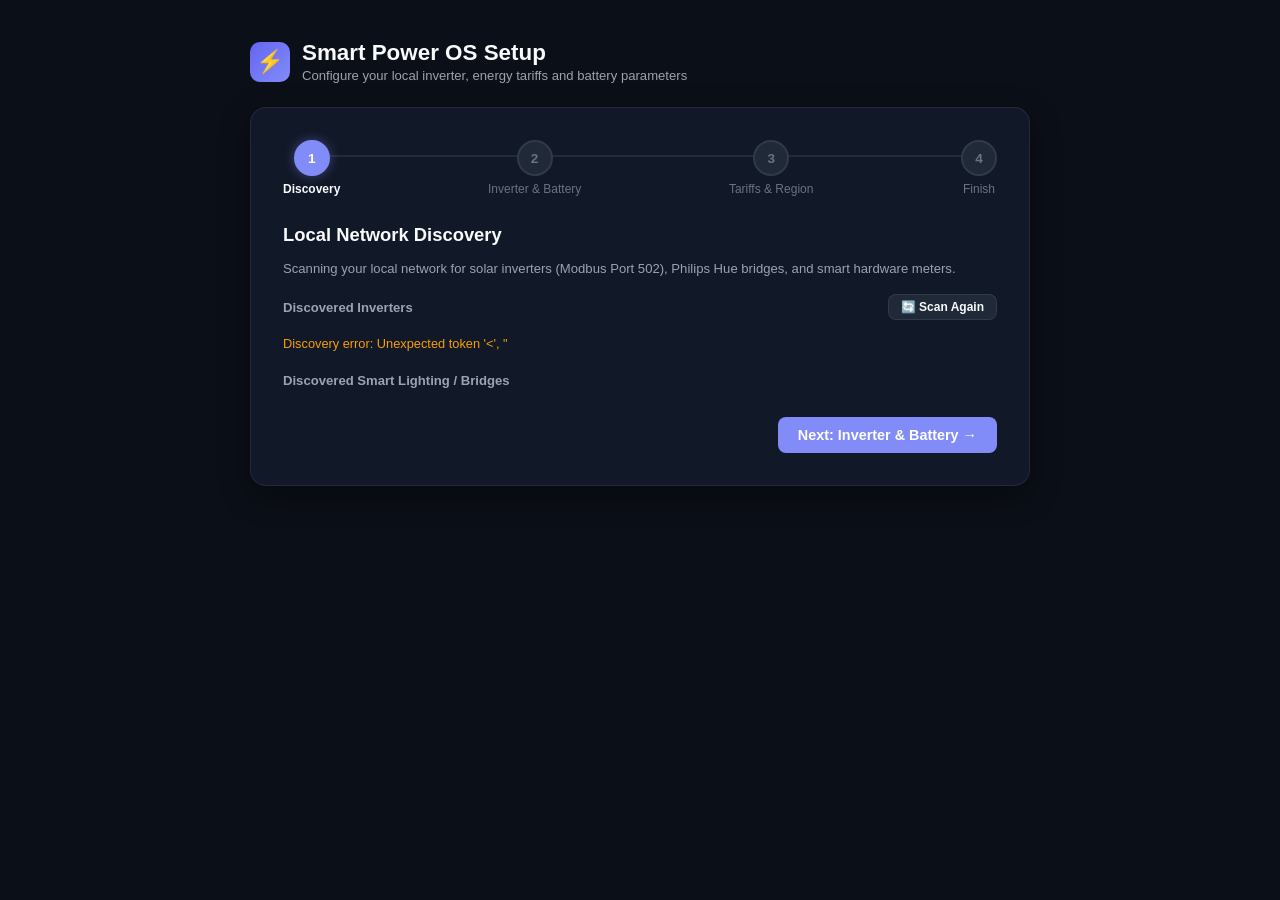
==== static/wizard.html @ 16567647 "feat: add network auto-discovery module and interactive setup wizard for open-source onboarding" ====
<!DOCTYPE html>
<html lang="en">
<head>
  <meta charset="UTF-8" />
  <meta name="viewport" content="width=device-width, initial-scale=1.0" />
  <title>Smart Power OS — Setup Wizard</title>
  <link rel="icon" href="data:image/svg+xml,<svg xmlns=%22http://www.w3.org/2000/svg%22 viewBox=%220%22%22><text y=%2226%22 font-size=%2228%22>⚡</text></svg>">
  <link rel="stylesheet" href="/css/tailwind.css">
  <style>
    :root {
      --bg: #0b0f17;
      --surface: #111827;
      --surface-elevated: #1f2937;
      --border: rgba(255, 255, 255, 0.08);
      --border-hover: rgba(255, 255, 255, 0.16);
      --text: #f9fafb;
      --text-secondary: #9ca3af;
      --text-muted: #6b7280;
      --solar: #f59e0b;
      --battery: #10b981;
      --home: #38bdf8;
      --accent: #818cf8;
      --primary: #3b82f6;
    }

    body {
      background-color: var(--bg);
      color: var(--text);
      font-family: -apple-system, BlinkMacSystemFont, "Segoe UI", Roboto, Helvetica, Arial, sans-serif;
      margin: 0;
      padding: 0;
      min-height: 100vh;
      display: flex;
      flex-direction: column;
    }

    .wizard-container {
      max-width: 780px;
      margin: 40px auto;
      padding: 0 20px;
      width: 100%;
      flex: 1;
    }

    .wizard-card {
      background: var(--surface);
      border: 1px solid var(--border);
      border-radius: 16px;
      padding: 32px;
      box-shadow: 0 10px 30px rgba(0, 0, 0, 0.4);
    }

    .step-indicator {
      display: flex;
      justify-content: space-between;
      margin-bottom: 28px;
      position: relative;
    }

    .step-indicator::before {
      content: '';
      position: absolute;
      top: 15px;
      left: 20px;
      right: 20px;
      height: 2px;
      background: var(--border);
      z-index: 1;
    }

    .step-item {
      position: relative;
      z-index: 2;
      display: flex;
      flex-direction: column;
      align-items: center;
      gap: 6px;
    }

    .step-circle {
      width: 32px;
      height: 32px;
      border-radius: 50%;
      background: var(--surface-elevated);
      border: 2px solid var(--border);
      display: flex;
      align-items: center;
      justify-content: center;
      font-size: 0.85rem;
      font-weight: 700;
      color: var(--text-muted);
      transition: all 0.2s;
    }

    .step-item.active .step-circle {
      background: var(--accent);
      border-color: var(--accent);
      color: #fff;
      box-shadow: 0 0 12px rgba(129, 140, 248, 0.4);
    }

    .step-item.completed .step-circle {
      background: var(--battery);
      border-color: var(--battery);
      color: #fff;
    }

    .step-label {
      font-size: 0.75rem;
      color: var(--text-muted);
      font-weight: 500;
    }

    .step-item.active .step-label {
      color: var(--text);
      font-weight: 600;
    }

    .device-card {
      background: var(--surface-elevated);
      border: 1px solid var(--border);
      border-radius: 12px;
      padding: 16px;
      display: flex;
      justify-content: space-between;
      align-items: center;
      cursor: pointer;
      transition: all 0.2s;
      margin-bottom: 10px;
    }

    .device-card:hover {
      border-color: var(--border-hover);
    }

    .device-card.selected {
      border-color: var(--accent);
      background: rgba(129, 140, 248, 0.08);
    }

    .field-group {
      margin-bottom: 18px;
    }

    .field-label {
      display: block;
      font-size: 0.82rem;
      font-weight: 600;
      color: var(--text-secondary);
      margin-bottom: 6px;
    }

    .field-input, .field-select {
      width: 100%;
      background: var(--bg);
      border: 1px solid var(--border);
      border-radius: 8px;
      padding: 10px 14px;
      color: var(--text);
      font-size: 0.9rem;
      outline: none;
      transition: border-color 0.15s;
    }

    .field-input:focus, .field-select:focus {
      border-color: var(--accent);
    }

    .btn-action {
      background: var(--accent);
      color: #fff;
      font-weight: 600;
      padding: 10px 20px;
      border-radius: 8px;
      border: none;
      cursor: pointer;
      display: inline-flex;
      align-items: center;
      gap: 8px;
      font-size: 0.9rem;
      transition: opacity 0.15s;
    }

    .btn-action:hover {
      opacity: 0.92;
    }

    .btn-secondary {
      background: var(--surface-elevated);
      border: 1px solid var(--border);
      color: var(--text);
      font-weight: 600;
      padding: 10px 18px;
      border-radius: 8px;
      cursor: pointer;
      font-size: 0.9rem;
    }

    .scan-spinner {
      display: inline-block;
      width: 16px;
      height: 16px;
      border: 2px solid rgba(255, 255, 255, 0.3);
      border-radius: 50%;
      border-top-color: #fff;
      animation: spin 0.8s linear infinite;
    }

    @keyframes spin {
      to { transform: rotate(360deg); }
    }
  </style>
</head>
<body>

  <div class="wizard-container">
    <!-- Header -->
    <div style="display:flex;align-items:center;gap:12px;margin-bottom:24px">
      <div style="width:40px;height:40px;border-radius:10px;background:linear-gradient(135deg,#6366f1,#818cf8);display:flex;align-items:center;justify-content:center;font-size:1.4rem">⚡</div>
      <div>
        <h1 style="font-size:1.4rem;font-weight:700;margin:0">Smart Power OS Setup</h1>
        <p style="font-size:0.82rem;color:var(--text-secondary);margin:2px 0 0">Configure your local inverter, energy tariffs and battery parameters</p>
      </div>
    </div>

    <div class="wizard-card">
      <!-- Steps Indicator -->
      <div class="step-indicator">
        <div class="step-item active" id="indicator-1">
          <div class="step-circle">1</div>
          <span class="step-label">Discovery</span>
        </div>
        <div class="step-item" id="indicator-2">
          <div class="step-circle">2</div>
          <span class="step-label">Inverter & Battery</span>
        </div>
        <div class="step-item" id="indicator-3">
          <div class="step-circle">3</div>
          <span class="step-label">Tariffs & Region</span>
        </div>
        <div class="step-item" id="indicator-4">
          <div class="step-circle">4</div>
          <span class="step-label">Finish</span>
        </div>
      </div>

      <!-- STEP 1: NETWORK AUTO-DISCOVERY -->
      <div id="step-1" class="wizard-step">
        <h2 style="font-size:1.15rem;font-weight:700;margin-top:0">Local Network Discovery</h2>
        <p style="font-size:0.82rem;color:var(--text-secondary);margin-bottom:18px">
          Scanning your local network for solar inverters (Modbus Port 502), Philips Hue bridges, and smart hardware meters.
        </p>

        <div style="margin-bottom:16px;display:flex;justify-content:space-between;align-items:center">
          <span style="font-size:0.82rem;font-weight:600;color:var(--text-secondary)">Discovered Inverters</span>
          <button class="btn-secondary" id="btn-rescan" onclick="startScan()" style="font-size:0.75rem;padding:5px 12px">
            <span id="scan-icon">🔄</span> Scan Again
          </button>
        </div>

        <div id="discovered-inverters-list">
          <div style="padding:20px;text-align:center;color:var(--text-muted);font-size:0.85rem">
            <div class="scan-spinner" style="margin-bottom:8px"></div>
            <div>Probing local subnet...</div>
          </div>
        </div>

        <div style="margin-top:20px;margin-bottom:8px">
          <span style="font-size:0.82rem;font-weight:600;color:var(--text-secondary)">Discovered Smart Lighting / Bridges</span>
        </div>
        <div id="discovered-bridges-list"></div>

        <div style="margin-top:28px;display:flex;justify-content:flex-end">
          <button class="btn-action" onclick="goToStep(2)">Next: Inverter & Battery →</button>
        </div>
      </div>

      <!-- STEP 2: INVERTER & BATTERY CONFIG -->
      <div id="step-2" class="wizard-step" style="display:none">
        <h2 style="font-size:1.15rem;font-weight:700;margin-top:0">Inverter & Battery Calibration</h2>
        <p style="font-size:0.82rem;color:var(--text-secondary);margin-bottom:18px">
          Confirm the IP connection and battery storage specs for accurate real-time bridging and percentage calculations.
        </p>

        <div style="display:grid;grid-template-columns:1fr 1fr;gap:16px">
          <div class="field-group">
            <label class="field-label">Inverter IP Address</label>
            <input type="text" id="cfg-inverter-ip" class="field-input mono" value="192.168.1.100" />
          </div>
          <div class="field-group">
            <label class="field-label">Modbus Port & Unit ID</label>
            <div style="display:flex;gap:8px">
              <input type="number" id="cfg-inverter-port" class="field-input mono" value="502" style="flex:1" />
              <input type="number" id="cfg-inverter-unit" class="field-input mono" value="247" style="flex:1" title="Unit ID (247 for FoxESS)" />
            </div>
          </div>
        </div>

        <div class="field-group">
          <label class="field-label">Battery Preset</label>
          <select id="cfg-battery-preset" class="field-select" onchange="applyBatteryPreset(this.value)">
            <option value="foxess_mira_984">FoxESS Mira HV25 (9.84 kWh gross · 8.86 kWh usable)</option>
            <option value="foxess_ecs_576">FoxESS ECS2900 2-Stack (5.76 kWh gross · 5.18 kWh usable)</option>
            <option value="foxess_ep5_50">FoxESS EP5 / All-In-One (5.0 kWh gross · 4.5 kWh usable)</option>
            <option value="givenergy_95">GivEnergy Gen 2 (9.5 kWh gross · 8.5 kWh usable)</option>
            <option value="custom">Custom Configuration</option>
          </select>
        </div>

        <div style="display:grid;grid-template-columns:1fr 1fr 1fr;gap:16px">
          <div class="field-group">
            <label class="field-label">Gross Capacity (kWh)</label>
            <input type="number" step="0.1" id="cfg-battery-gross" class="field-input mono" value="9.84" />
          </div>
          <div class="field-group">
            <label class="field-label">Usable Capacity (kWh)</label>
            <input type="number" step="0.1" id="cfg-battery-usable" class="field-input mono" value="8.86" />
          </div>
          <div class="field-group">
            <label class="field-label">Min Reserve (% SoC)</label>
            <input type="number" id="cfg-battery-min-soc" class="field-input mono" value="10" />
          </div>
        </div>

        <div style="margin-top:28px;display:flex;justify-content:space-between">
          <button class="btn-secondary" onclick="goToStep(1)">← Back</button>
          <button class="btn-action" onclick="goToStep(3)">Next: Tariffs & Region →</button>
        </div>
      </div>

      <!-- STEP 3: TARIFFS & REGION -->
      <div id="step-3" class="wizard-step" style="display:none">
        <h2 style="font-size:1.15rem;font-weight:700;margin-top:0">Energy Tariffs & DNO Region</h2>
        <p style="font-size:0.82rem;color:var(--text-secondary);margin-bottom:18px">
          Select your local DNO distribution region and active contract to unlock accurate real-time cost and savings tracking.
        </p>

        <div style="display:grid;grid-template-columns:1fr 1fr;gap:16px">
          <div class="field-group">
            <label class="field-label">UK DNO Distribution Region</label>
            <select id="cfg-region" class="field-select" onchange="updateTariffRegion(this.value)">
              <option value="H">Region H — Southern England (SSE)</option>
              <option value="C">Region C — London (UKPN)</option>
              <option value="J">Region J — South Eastern England (UKPN)</option>
              <option value="A">Region A — Eastern England (UKPN)</option>
              <option value="B">Region B — East Midlands (National Grid)</option>
              <option value="E">Region E — West Midlands (National Grid)</option>
              <option value="L">Region L — South Western England (National Grid)</option>
              <option value="K">Region K — South Wales (National Grid)</option>
              <option value="D">Region D — Merseyside & N. Wales (SP Energy)</option>
              <option value="G">Region G — North Western (ENW)</option>
              <option value="M">Region M — Yorkshire (N. Powergrid)</option>
              <option value="F">Region F — North Eastern (N. Powergrid)</option>
              <option value="N">Region N — Southern Scotland (SP Energy)</option>
              <option value="P">Region P — Northern Scotland (SSE)</option>
            </select>
          </div>
          <div class="field-group">
            <label class="field-label">Tariff Plan Template</label>
            <select id="cfg-tariff-template" class="field-select" onchange="applyTariffTemplate(this.value)">
              <option value="octopus_go">Octopus Go (9.4p Off-Peak · 00:30-05:30)</option>
              <option value="octopus_intelligent_go">Intelligent Octopus Go (7.0p Off-Peak · 23:30-05:30)</option>
              <option value="octopus_agile_import">Octopus Agile Import (Dynamic Half-Hourly)</option>
              <option value="octopus_tracker">Octopus Tracker (Daily Wholesale Index)</option>
              <option value="custom_fixed">Standard Flat Day Rate (~26.0p)</option>
            </select>
          </div>
        </div>

        <div style="display:grid;grid-template-columns:1fr 1fr;gap:16px">
          <div class="field-group">
            <label class="field-label">Off-Peak Night Rate (p/kWh)</label>
            <input type="number" step="0.1" id="cfg-rate-offpeak" class="field-input mono" value="9.40" />
          </div>
          <div class="field-group">
            <label class="field-label">Day Peak Rate (p/kWh)</label>
            <input type="number" step="0.1" id="cfg-rate-peak" class="field-input mono" value="36.56" />
          </div>
        </div>

        <div class="field-group">
          <label class="field-label">Export Tracking Mode</label>
          <select id="cfg-export-mode" class="field-select">
            <option value="agile">Octopus Agile Outgoing (Live Half-Hourly Wholesale Arbitrage)</option>
            <option value="fixed">Fixed SEG Baseline (15.0p / kWh)</option>
          </select>
        </div>

        <div style="margin-top:28px;display:flex;justify-content:space-between">
          <button class="btn-secondary" onclick="goToStep(2)">← Back</button>
          <button class="btn-action" onclick="goToStep(4)">Review & Finish →</button>
        </div>
      </div>

      <!-- STEP 4: REVIEW & FINISH -->
      <div id="step-4" class="wizard-step" style="display:none">
        <h2 style="font-size:1.15rem;font-weight:700;margin-top:0">Ready to Launch</h2>
        <p style="font-size:0.82rem;color:var(--text-secondary);margin-bottom:18px">
          Review your configured system parameters. Clicking save will initialize your local config and take you straight to the dashboard.
        </p>

        <div style="background:var(--surface-elevated);border:1px solid var(--border);border-radius:12px;padding:16px;margin-bottom:24px;font-size:0.85rem;line-height:1.7">
          <div><strong>Inverter:</strong> <span class="mono" id="review-inverter">192.168.1.100:502 (FoxESS Unit 247)</span></div>
          <div><strong>Battery:</strong> <span class="mono" id="review-battery">9.84 kWh (8.86 kWh usable · 10% reserve)</span></div>
          <div><strong>Tariff:</strong> <span class="mono" id="review-tariff">Octopus Go Region H (9.4p / 36.6p)</span></div>
          <div><strong>Export Mode:</strong> <span class="mono" id="review-export">Agile Outgoing (Half-Hourly)</span></div>
        </div>

        <div style="display:flex;justify-content:space-between">
          <button class="btn-secondary" onclick="goToStep(3)">← Back</button>
          <button class="btn-action" id="btn-save-finish" onclick="saveAndLaunch()">
            <span id="save-icon">🚀</span> Save Configuration & Launch
          </button>
        </div>
      </div>
    </div>
  </div>

  <script>
    let discoveredData = null;

    async function startScan() {
      const list = document.getElementById('discovered-inverters-list');
      const bridgeList = document.getElementById('discovered-bridges-list');
      const icon = document.getElementById('scan-icon');
      if (icon) icon.textContent = '⏳';

      list.innerHTML = `
        <div style="padding:20px;text-align:center;color:var(--text-muted);font-size:0.85rem">
          <div class="scan-spinner" style="margin-bottom:8px"></div>
          <div>Scanning local network subnets...</div>
        </div>
      `;

      try {
        const res = await fetch('/api/setup/discover');
        discoveredData = await res.json();

        if (discoveredData.inverters && discoveredData.inverters.length > 0) {
          list.innerHTML = discoveredData.inverters.map((inv, idx) => `
            <div class="device-card ${idx === 0 ? 'selected' : ''}" onclick="selectInverter('${inv.ip}', ${inv.port}, this)">
              <div>
                <div style="font-weight:600;display:flex;align-items:center;gap:8px">
                  <span>${inv.label}</span>
                  <span class="mono" style="font-size:0.7rem;padding:2px 6px;border-radius:4px;background:rgba(16,185,129,0.15);color:var(--battery)">Online</span>
                </div>
                <div class="mono" style="font-size:0.75rem;color:var(--text-secondary);margin-top:2px">Port ${inv.port} · Unit 247 · Modbus RTU-over-TCP</div>
              </div>
              <div class="mono" style="color:var(--accent);font-size:0.85rem">Selected ✓</div>
            </div>
          `).join('');
          document.getElementById('cfg-inverter-ip').value = discoveredData.inverters[0].ip;
        } else {
          list.innerHTML = `
            <div style="padding:14px;border-radius:8px;background:rgba(245,158,11,0.1);border:1px solid rgba(245,158,11,0.25);font-size:0.8rem;color:var(--solar)">
              No Modbus inverters auto-detected on this subnet. You can manually enter your Inverter IP in Step 2.
            </div>
          `;
        }

        if (discoveredData.hue_bridges && discoveredData.hue_bridges.length > 0) {
          bridgeList.innerHTML = discoveredData.hue_bridges.map(b => `
            <div class="device-card" style="cursor:default">
              <div>
                <div style="font-weight:600">${b.label}</div>
                <div class="mono" style="font-size:0.75rem;color:var(--text-secondary);margin-top:2px">Port 80 · Ready for sync</div>
              </div>
              <span class="mono" style="font-size:0.72rem;color:var(--battery)">Detected</span>
            </div>
          `).join('');
        } else {
          bridgeList.innerHTML = `<div style="font-size:0.78rem;color:var(--text-muted)">No Philips Hue bridges found.</div>`;
        }
      } catch (e) {
        list.innerHTML = `<div style="color:var(--solar);font-size:0.8rem">Discovery error: ${e.message}</div>`;
      } finally {
        if (icon) icon.textContent = '🔄';
      }
    }

    function selectInverter(ip, port, el) {
      document.querySelectorAll('.device-card').forEach(c => c.classList.remove('selected'));
      el.classList.add('selected');
      document.getElementById('cfg-inverter-ip').value = ip;
      document.getElementById('cfg-inverter-port').value = port;
    }

    function goToStep(s) {
      document.querySelectorAll('.wizard-step').forEach(el => el.style.display = 'none');
      document.getElementById(`step-${s}`).style.display = 'block';

      for (let i = 1; i <= 4; i++) {
        const ind = document.getElementById(`indicator-${i}`);
        if (i < s) {
          ind.className = 'step-item completed';
        } else if (i === s) {
          ind.className = 'step-item active';
        } else {
          ind.className = 'step-item';
        }
      }

      if (s === 4) {
        document.getElementById('review-inverter').textContent = `${document.getElementById('cfg-inverter-ip').value}:${document.getElementById('cfg-inverter-port').value}`;
        document.getElementById('review-battery').textContent = `${document.getElementById('cfg-battery-gross').value} kWh (${document.getElementById('cfg-battery-usable').value} kWh usable · ${document.getElementById('cfg-battery-min-soc').value}% reserve)`;
        document.getElementById('review-tariff').textContent = `Octopus Region ${document.getElementById('cfg-region').value} (${document.getElementById('cfg-rate-offpeak').value}p / ${document.getElementById('cfg-rate-peak').value}p)`;
        document.getElementById('review-export').textContent = document.getElementById('cfg-export-mode').value === 'agile' ? 'Agile Outgoing (Half-Hourly)' : 'Fixed 15p SEG';
      }
    }

    function applyBatteryPreset(val) {
      if (val === 'foxess_mira_984') {
        document.getElementById('cfg-battery-gross').value = 9.84;
        document.getElementById('cfg-battery-usable').value = 8.86;
        document.getElementById('cfg-battery-min-soc').value = 10;
      } else if (val === 'foxess_ecs_576') {
        document.getElementById('cfg-battery-gross').value = 5.76;
        document.getElementById('cfg-battery-usable').value = 5.18;
        document.getElementById('cfg-battery-min-soc').value = 10;
      } else if (val === 'foxess_ep5_50') {
        document.getElementById('cfg-battery-gross').value = 5.0;
        document.getElementById('cfg-battery-usable').value = 4.5;
        document.getElementById('cfg-battery-min-soc').value = 10;
      } else if (val === 'givenergy_95') {
        document.getElementById('cfg-battery-gross').value = 9.5;
        document.getElementById('cfg-battery-usable').value = 8.5;
        document.getElementById('cfg-battery-min-soc').value = 10;
      }
    }

    function applyTariffTemplate(val) {
      if (val === 'octopus_go') {
        document.getElementById('cfg-rate-offpeak').value = 9.40;
        document.getElementById('cfg-rate-peak').value = 36.56;
      } else if (val === 'octopus_intelligent_go') {
        document.getElementById('cfg-rate-offpeak').value = 7.00;
        document.getElementById('cfg-rate-peak').value = 28.50;
      } else if (val === 'octopus_agile_import') {
        document.getElementById('cfg-rate-offpeak').value = 15.00;
        document.getElementById('cfg-rate-peak').value = 35.00;
      } else if (val === 'custom_fixed') {
        document.getElementById('cfg-rate-offpeak').value = 26.00;
        document.getElementById('cfg-rate-peak').value = 26.00;
      }
    }

    async function saveAndLaunch() {
      const btn = document.getElementById('btn-save-finish');
      btn.innerHTML = `<span class="scan-spinner"></span> Saving Configuration...`;

      const payload = {
        configured: true,
        inverter: {
          brand: "foxess",
          host: document.getElementById('cfg-inverter-ip').value,
          port: parseInt(document.getElementById('cfg-inverter-port').value),
          unit_id: parseInt(document.getElementById('cfg-inverter-unit').value),
        },
        battery: {
          gross_capacity_kwh: parseFloat(document.getElementById('cfg-battery-gross').value),
          usable_capacity_kwh: parseFloat(document.getElementById('cfg-battery-usable').value),
          min_reserve_soc_pct: parseInt(document.getElementById('cfg-battery-min-soc').value),
        },
        tariff: {
          region: document.getElementById('cfg-region').value,
          off_peak_rate_p_kwh: parseFloat(document.getElementById('cfg-rate-offpeak').value),
          peak_rate_p_kwh: parseFloat(document.getElementById('cfg-rate-peak').value),
          export_mode: document.getElementById('cfg-export-mode').value,
        }
      };

      try {
        const res = await fetch('/api/setup/save', {
          method: 'POST',
          headers: { 'Content-Type': 'application/json' },
          body: JSON.stringify(payload)
        });
        const d = await res.json();
        if (d.ok) {
          window.location.href = '/';
        }
      } catch (e) {
        alert('Save error: ' + e.message);
        btn.innerHTML = `<span>🚀</span> Save Configuration & Launch`;
      }
    }

    window.addEventListener('DOMContentLoaded', () => {
      startScan();
    });
  </script>
</body>
</html>
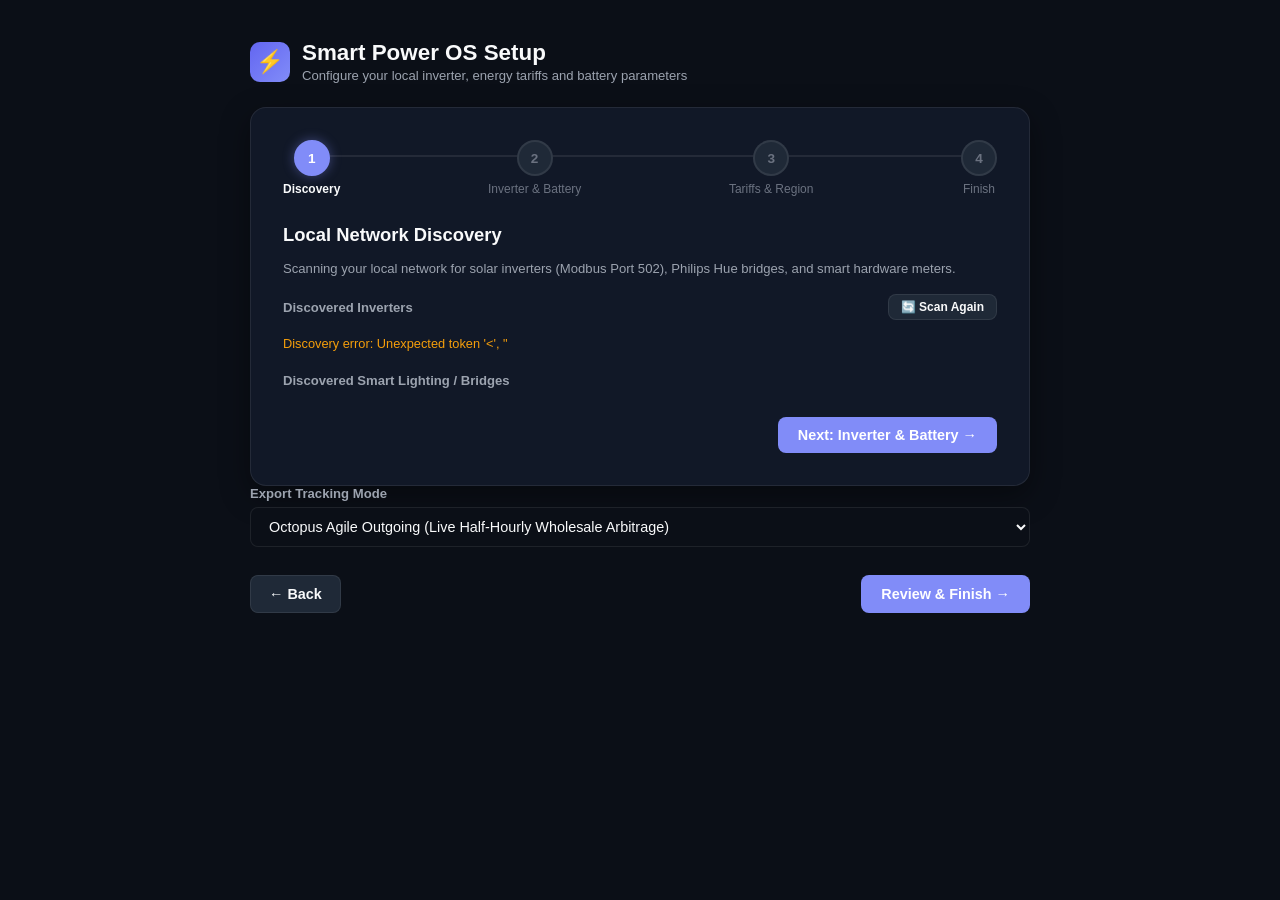
==== commit ec708b3f: "feat: add multi-supplier tariffs (British Gas, E.ON Next, OVO, EDF, Scottish Power, Ofgem Price Cap)" ====
--- a/static/wizard.html
+++ b/static/wizard.html
@@ -358,11 +358,36 @@
           <div class="field-group">
             <label class="field-label">Tariff Plan Template</label>
             <select id="cfg-tariff-template" class="field-select" onchange="applyTariffTemplate(this.value)">
-              <option value="octopus_go">Octopus Go (9.4p Off-Peak · 00:30-05:30)</option>
-              <option value="octopus_intelligent_go">Intelligent Octopus Go (7.0p Off-Peak · 23:30-05:30)</option>
-              <option value="octopus_agile_import">Octopus Agile Import (Dynamic Half-Hourly)</option>
-              <option value="octopus_tracker">Octopus Tracker (Daily Wholesale Index)</option>
-              <option value="custom_fixed">Standard Flat Day Rate (~26.0p)</option>
+              <optgroup label="Octopus Energy">
+                <option value="octopus_go">Octopus Go (9.4p Night · 00:30-05:30)</option>
+                <option value="octopus_intelligent_go">Intelligent Octopus Go (7.0p Night · 23:30-05:30)</option>
+                <option value="octopus_cosy">Octopus Cosy (13.5p Heat Pump & Battery)</option>
+                <option value="octopus_agile_import">Octopus Agile Import (Dynamic Half-Hourly)</option>
+                <option value="octopus_tracker">Octopus Tracker (Daily Wholesale Index)</option>
+              </optgroup>
+              <optgroup label="British Gas">
+                <option value="british_gas_electric_driver">British Gas Electric Driver (7.9p Night · 00:00-05:00)</option>
+                <option value="british_gas_fixed">British Gas Fixed / Standard (~25.5p)</option>
+              </optgroup>
+              <optgroup label="E.ON Next">
+                <option value="eon_next_drive">E.ON Next Drive (6.9p Night · 00:00-07:00)</option>
+                <option value="eon_next_pledge">E.ON Next Pledge (Tracker vs Cap)</option>
+              </optgroup>
+              <optgroup label="OVO Energy">
+                <option value="ovo_charge_anytime">OVO Charge Anytime (7.0p Night / EV)</option>
+                <option value="ovo_economy_7">OVO Economy 7 Dual Rate (14.8p Night)</option>
+              </optgroup>
+              <optgroup label="EDF Energy">
+                <option value="edf_go_electric">EDF GoElectric Overnight (8.0p Night · 00:00-05:00)</option>
+              </optgroup>
+              <optgroup label="Scottish Power">
+                <option value="scottish_power_ev">Scottish Power EV Saver (7.45p Night · 00:00-05:00)</option>
+              </optgroup>
+              <optgroup label="Ofgem / Custom">
+                <option value="ofgem_price_cap">Ofgem UK Price Cap Standard (~24.5p)</option>
+                <option value="custom_dual">Custom Dual Rate (Day / Night Hours)</option>
+                <option value="custom_fixed">Custom Single Flat Rate (~26.0p)</option>
+              </optgroup>
             </select>
           </div>
         </div>
@@ -370,9 +395,24 @@
         <div style="display:grid;grid-template-columns:1fr 1fr;gap:16px">
           <div class="field-group">
             <label class="field-label">Off-Peak Night Rate (p/kWh)</label>
-            <input type="number" step="0.1" id="cfg-rate-offpeak" class="field-input mono" value="9.40" />
-          </div>
-          <div class="field-group">
+            <input type="number" step="0.01" id="cfg-rate-offpeak" class="field-input mono" value="9.40" />
+          </div>
+          <div class="field-group">
+            <label class="field-label">Day Peak Rate (p/kWh)</label>
+            <input type="number" step="0.01" id="cfg-rate-peak" class="field-input mono" value="36.56" />
+          </div>
+        </div>
+
+        <div style="display:grid;grid-template-columns:1fr 1fr;gap:16px">
+          <div class="field-group">
+            <label class="field-label">Off-Peak Window Start</label>
+            <input type="text" id="cfg-window-start" class="field-input mono" value="00:30" placeholder="00:30" />
+          </div>
+          <div class="field-group">
+            <label class="field-label">Off-Peak Window End</label>
+            <input type="text" id="cfg-window-end" class="field-input mono" value="05:30" placeholder="05:30" />
+          </div>
+        </div>
             <label class="field-label">Day Peak Rate (p/kWh)</label>
             <input type="number" step="0.1" id="cfg-rate-peak" class="field-input mono" value="36.56" />
           </div>
@@ -528,25 +568,44 @@
       }
     }
 
+    const tariffPresets = {
+      octopus_go: { off: 9.40, peak: 36.56, start: "00:30", end: "05:30", export: "agile" },
+      octopus_intelligent_go: { off: 7.00, peak: 28.50, start: "23:30", end: "05:30", export: "fixed" },
+      octopus_cosy: { off: 13.50, peak: 34.00, start: "04:00", end: "07:00", export: "agile" },
+      octopus_agile_import: { off: 15.00, peak: 35.00, start: "00:00", end: "00:00", export: "agile" },
+      octopus_tracker: { off: 22.50, peak: 22.50, start: "00:00", end: "00:00", export: "fixed" },
+      british_gas_electric_driver: { off: 7.90, peak: 30.20, start: "00:00", end: "05:00", export: "fixed" },
+      british_gas_fixed: { off: 25.50, peak: 25.50, start: "00:00", end: "00:00", export: "fixed" },
+      eon_next_drive: { off: 6.90, peak: 31.40, start: "00:00", end: "07:00", export: "fixed" },
+      eon_next_pledge: { off: 24.50, peak: 24.50, start: "00:00", end: "00:00", export: "fixed" },
+      ovo_charge_anytime: { off: 7.00, peak: 27.80, start: "00:00", end: "05:00", export: "fixed" },
+      ovo_economy_7: { off: 14.80, peak: 33.50, start: "00:30", end: "07:30", export: "fixed" },
+      edf_go_electric: { off: 8.00, peak: 31.00, start: "00:00", end: "05:00", export: "fixed" },
+      scottish_power_ev: { off: 7.45, peak: 29.80, start: "00:00", end: "05:00", export: "fixed" },
+      ofgem_price_cap: { off: 24.50, peak: 24.50, start: "00:00", end: "00:00", export: "fixed" },
+      custom_dual: { off: 10.00, peak: 30.00, start: "00:30", end: "05:30", export: "fixed" },
+      custom_fixed: { off: 26.00, peak: 26.00, start: "00:00", end: "00:00", export: "fixed" },
+    };
+
     function applyTariffTemplate(val) {
-      if (val === 'octopus_go') {
-        document.getElementById('cfg-rate-offpeak').value = 9.40;
-        document.getElementById('cfg-rate-peak').value = 36.56;
-      } else if (val === 'octopus_intelligent_go') {
-        document.getElementById('cfg-rate-offpeak').value = 7.00;
-        document.getElementById('cfg-rate-peak').value = 28.50;
-      } else if (val === 'octopus_agile_import') {
-        document.getElementById('cfg-rate-offpeak').value = 15.00;
-        document.getElementById('cfg-rate-peak').value = 35.00;
-      } else if (val === 'custom_fixed') {
-        document.getElementById('cfg-rate-offpeak').value = 26.00;
-        document.getElementById('cfg-rate-peak').value = 26.00;
+      const p = tariffPresets[val];
+      if (p) {
+        document.getElementById('cfg-rate-offpeak').value = p.off;
+        document.getElementById('cfg-rate-peak').value = p.peak;
+        document.getElementById('cfg-window-start').value = p.start;
+        document.getElementById('cfg-window-end').value = p.end;
+        if (p.export) {
+          document.getElementById('cfg-export-mode').value = p.export;
+        }
       }
     }
 
     async function saveAndLaunch() {
       const btn = document.getElementById('btn-save-finish');
       btn.innerHTML = `<span class="scan-spinner"></span> Saving Configuration...`;
+
+      const tplKey = document.getElementById('cfg-tariff-template').value;
+      const tpl = tariffPresets[tplKey] || {};
 
       const payload = {
         configured: true,
@@ -562,9 +621,13 @@
           min_reserve_soc_pct: parseInt(document.getElementById('cfg-battery-min-soc').value),
         },
         tariff: {
+          provider: tplKey.startsWith('octopus') ? 'octopus' : (tplKey.startsWith('british_gas') ? 'british_gas' : (tplKey.startsWith('eon') ? 'eon_next' : (tplKey.startsWith('ovo') ? 'ovo' : 'custom'))),
           region: document.getElementById('cfg-region').value,
+          product_code: tplKey,
           off_peak_rate_p_kwh: parseFloat(document.getElementById('cfg-rate-offpeak').value),
           peak_rate_p_kwh: parseFloat(document.getElementById('cfg-rate-peak').value),
+          off_peak_start: document.getElementById('cfg-window-start').value,
+          off_peak_end: document.getElementById('cfg-window-end').value,
           export_mode: document.getElementById('cfg-export-mode').value,
         }
       };
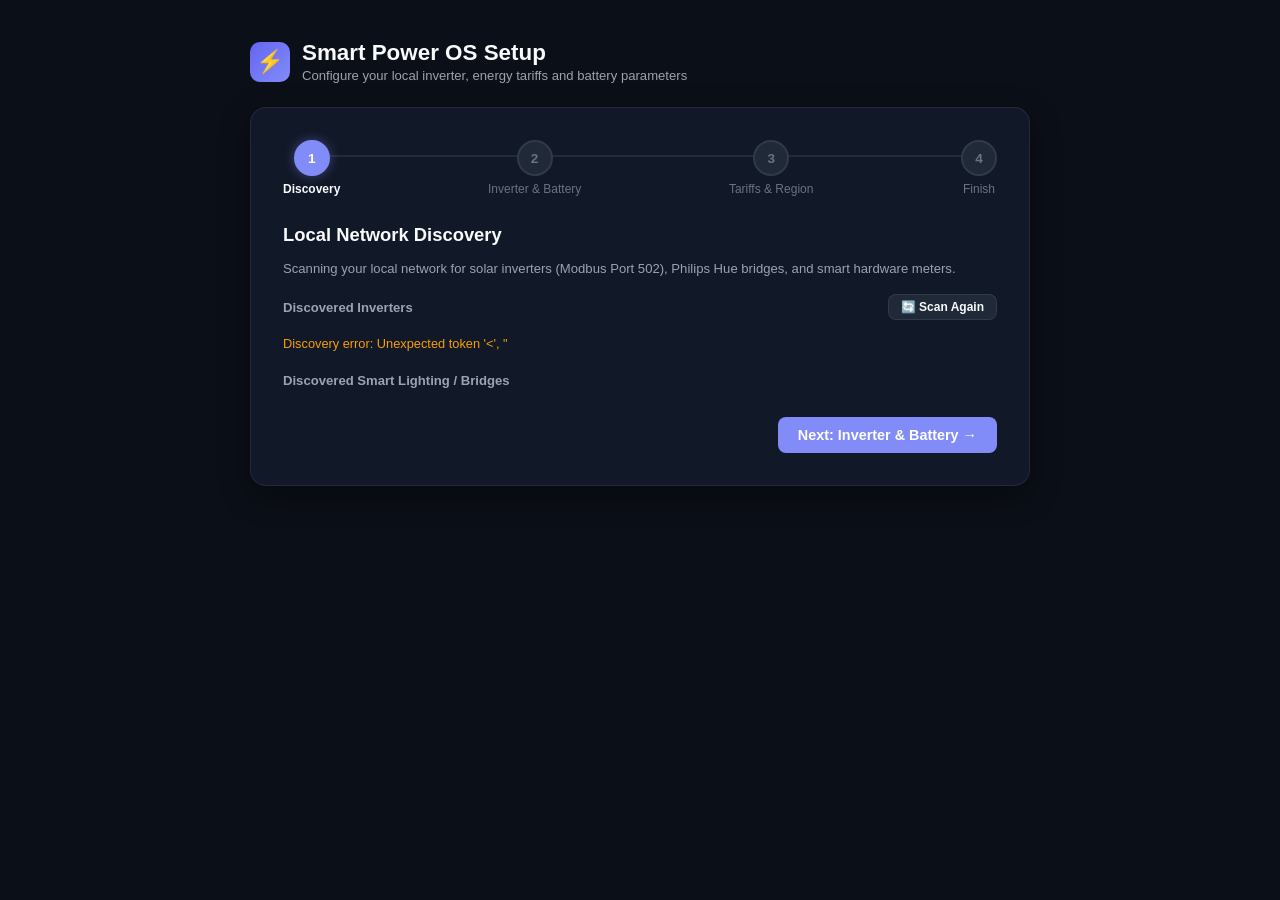
==== commit eb4124a5: "fix(wizard): remove duplicate stray closing tag causing Export Tracking Mode to render on all steps" ====
--- a/static/wizard.html
+++ b/static/wizard.html
@@ -413,10 +413,6 @@
             <input type="text" id="cfg-window-end" class="field-input mono" value="05:30" placeholder="05:30" />
           </div>
         </div>
-            <label class="field-label">Day Peak Rate (p/kWh)</label>
-            <input type="number" step="0.1" id="cfg-rate-peak" class="field-input mono" value="36.56" />
-          </div>
-        </div>
 
         <div class="field-group">
           <label class="field-label">Export Tracking Mode</label>
